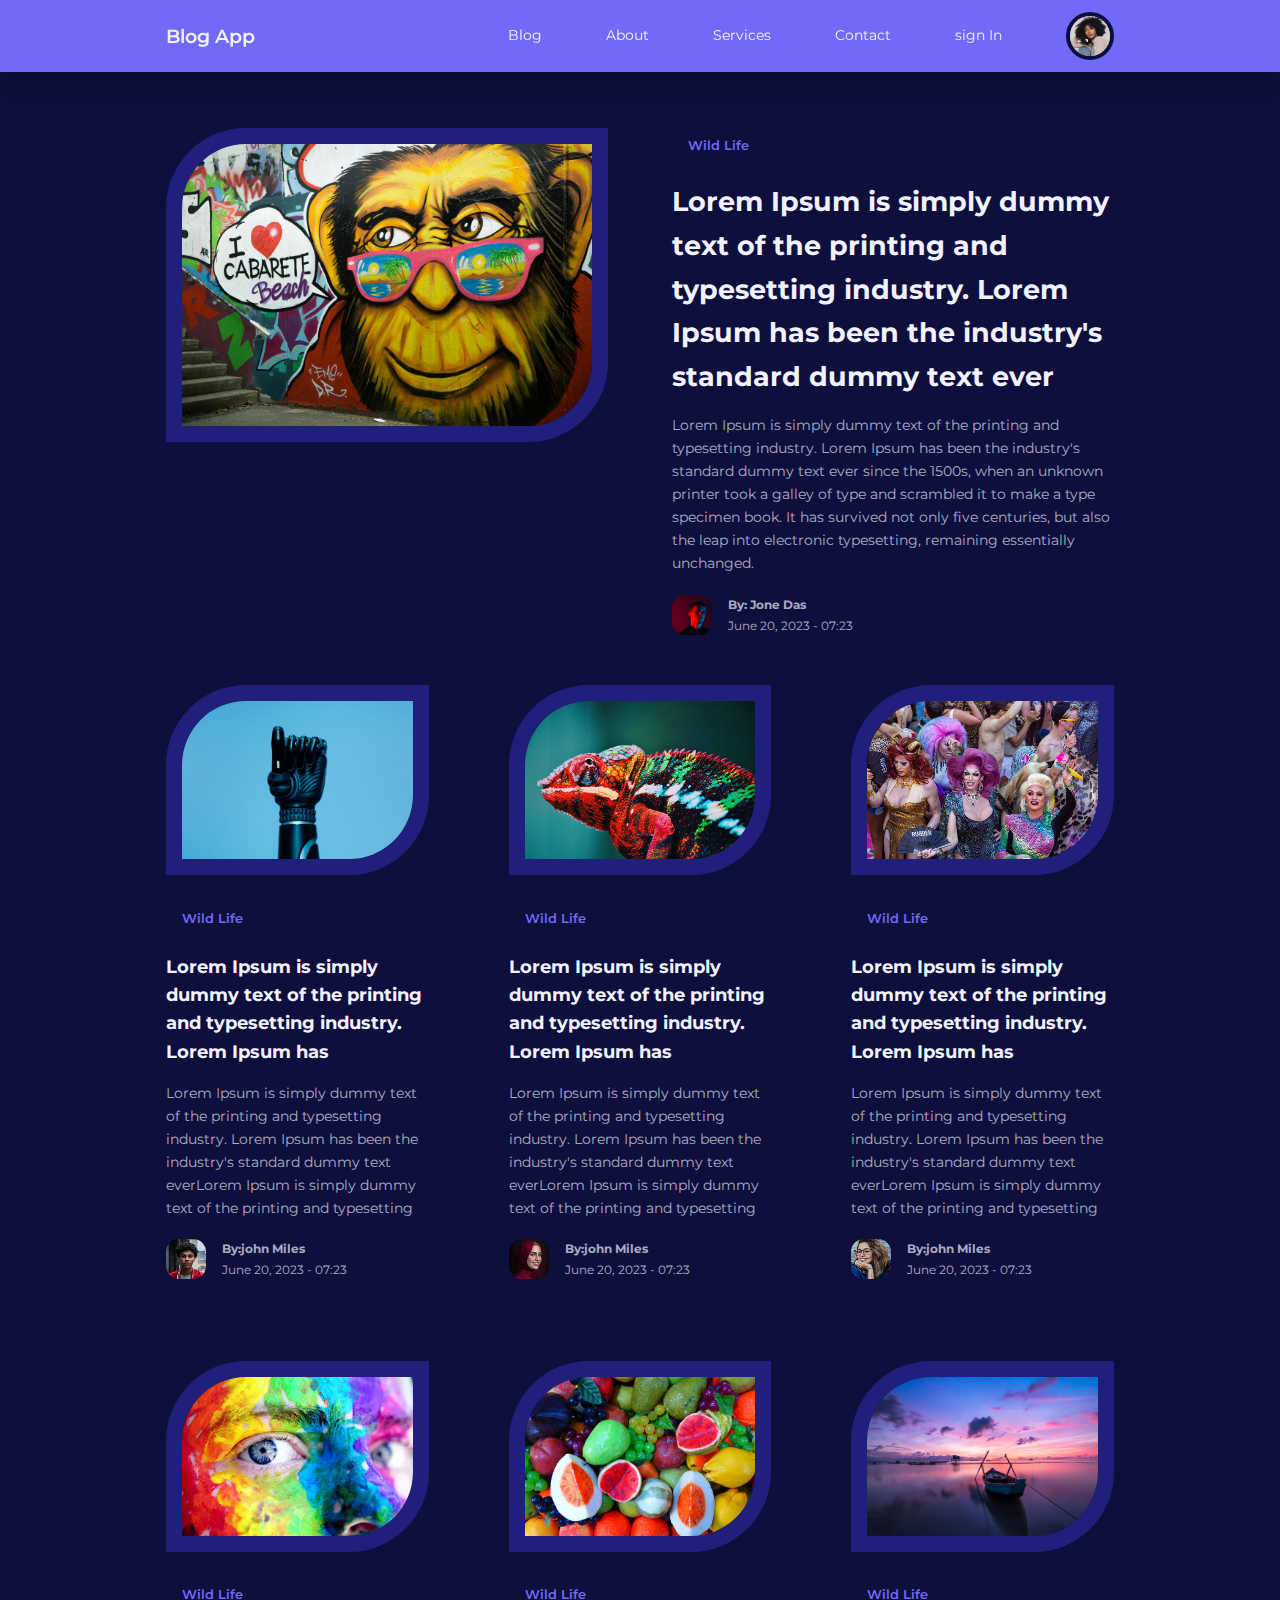
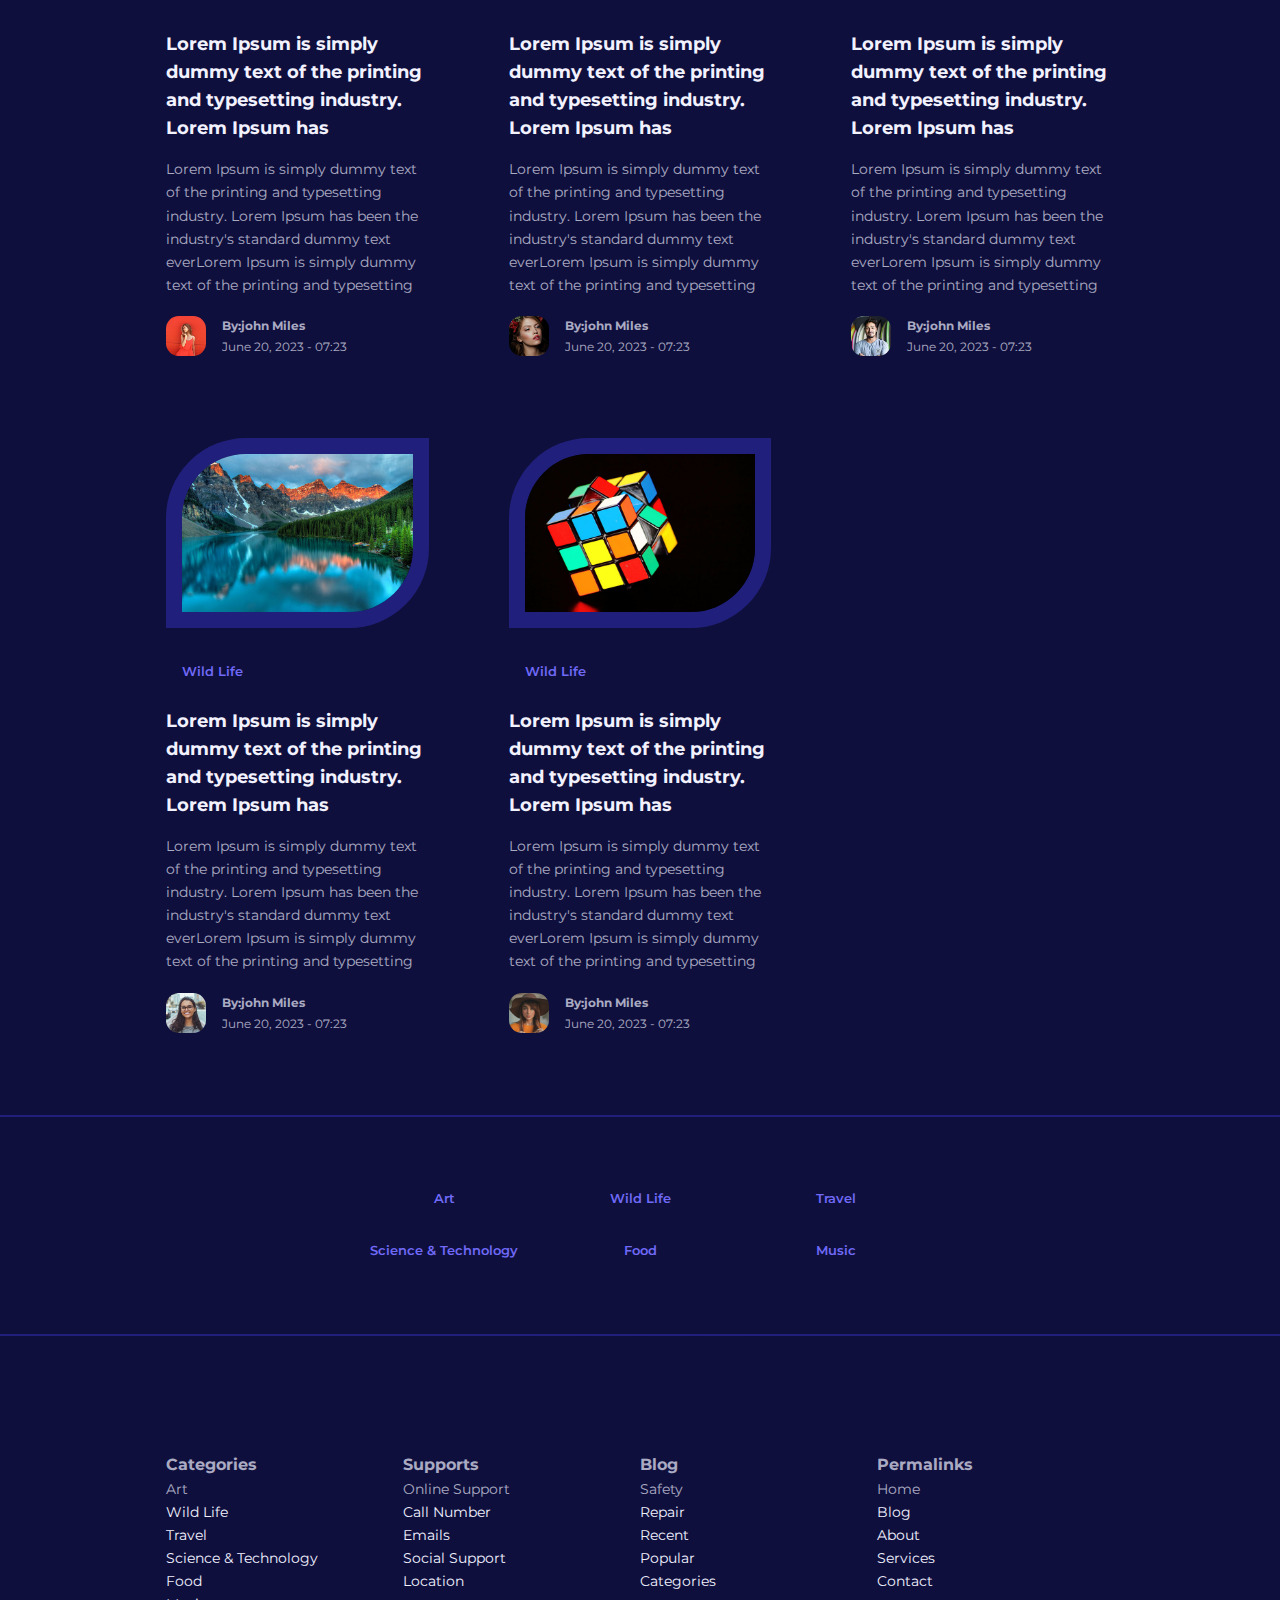
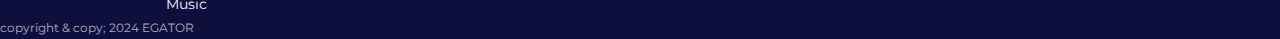
==== blogs_app/index.html @ 4366b98e "first commit" ====
<!DOCTYPE html>
<html lang="en">
  <head>
    <meta charset="UTF-8" />
    <meta name="viewport" content="width=device-width, initial-scale=1.0" />
    <title>Responsive Multipage Blog Website</title>
    <link rel="stylesheet" href="style.css" />
    <link
      rel="stylesheet"
      href="https://unicons.iconscout.com/release/v4.0.0/css/line.css"
    />
    <link rel="preconnect" href="https://fonts.googleapis.com" />
    <link rel="preconnect" href="https://fonts.gstatic.com" crossorigin />
    <link
      href="https://fonts.googleapis.com/css2?family=Montserrat:wght@100..900&family=Open+Sans:wght@300..800&display=swap"
      rel="stylesheet"
    />
  </head>
  <body>
    <!-- Start Navbar -->
    <nav>
      <div class="container nav__container">
        <a href="index.html" class="nav__logo">Blog App</a>
        <ul class="nav__items">
          <li><a href="blog.html">Blog</a></li>
          <li><a href="about.html">About</a></li>
          <li><a href="services.html">Services</a></li>
          <li><a href="contact.html">Contact</a></li>
          <li><a href="signin.html">sign In</a></li>
          <li class="nav__profile">
            <div class="avatar"><img src="./images/avatar1.jpg" /></div>
            <ul>
              <li><a href="dashboard.html">Dashboard</a></li>
              <li><a href="logout.html">Log Out</a></li>
            </ul>
          </li>
        </ul>
        <button id="open_nav-btn"><i class="uil uil-bars"></i></button>
        <button id="close_nav-btn"><i class="uil uil-times"></i></button>
      </div>
    </nav>
    <!-- End of Navbar -->

    <!-- Start Featured -->
    <section class="featured">
      <div class="container featured__container">
        <div class="post__thumbnail">
          <img src="./images/blog1.jpg" />
        </div>
        <div class="post__info">
          <a href="#" class="category__button">Wild Life</a>
          <h2 class="post__title">
            <a href="post.html">
              Lorem Ipsum is simply dummy text of the printing and typesetting
              industry. Lorem Ipsum has been the industry's standard dummy text
              ever
            </a>
          </h2>
          <p class="post__body">
            Lorem Ipsum is simply dummy text of the printing and typesetting
            industry. Lorem Ipsum has been the industry's standard dummy text
            ever since the 1500s, when an unknown printer took a galley of type
            and scrambled it to make a type specimen book. It has survived not
            only five centuries, but also the leap into electronic typesetting,
            remaining essentially unchanged.
          </p>
          <div class="post__author">
            <div class="post__author-avatar">
              <img src="images/avatar2.jpg" alt="Author Avatar" />
            </div>
            <div class="post__author-info">
              <h5>By: Jone Das</h5>
              <small>June 20, 2023 - 07:23</small>
            </div>
          </div>
        </div>
      </div>
    </section>
    <!-- End of Featured -->

    <!-- Start Post -->
    <section class="posts">
      <div class="container posts__container">
        <article class="post">
          <div class="post__thumbnail">
            <img src="./images/blog2.jpg" />
          </div>
          <div class="post__info">
            <a href="" class="category__button">Wild Life</a>
            <h3 class="post__title">
              <a href="post.html"
                >Lorem Ipsum is simply dummy text of the printing and
                typesetting industry. Lorem Ipsum has</a
              >
            </h3>
            <p class="post__body">Lorem Ipsum is simply dummy text of the printing and typesetting
              industry. Lorem Ipsum has been the industry's standard dummy text
              everLorem Ipsum is simply dummy text of the printing and typesetting
            </p>
            <div class="post__author">
              <div class="post__author-avatar">
                <img src="./images/avatar3.jpg">
              </div>
              <div class="post__author-info">
                <h5>By:john Miles</h5>
                <small>June 20, 2023 - 07:23</small>
              </div>
            </div>
          </div>
        </article>
        <article class="post">
          <div class="post__thumbnail">
            <img src="./images/blog3.jpg" />
          </div>
          <div class="post__info">
            <a href="" class="category__button">Wild Life</a>
            <h3 class="post__title">
              <a href="post.html"
                >Lorem Ipsum is simply dummy text of the printing and
                typesetting industry. Lorem Ipsum has</a
              >
            </h3>
            <p class="post__body">Lorem Ipsum is simply dummy text of the printing and typesetting
              industry. Lorem Ipsum has been the industry's standard dummy text
              everLorem Ipsum is simply dummy text of the printing and typesetting
            </p>
            <div class="post__author">
              <div class="post__author-avatar">
                <img src="./images/avatar4.jpg">
              </div>
              <div class="post__author-info">
                <h5>By:john Miles</h5>
                <small>June 20, 2023 - 07:23</small>
              </div>
            </div>
          </div>
        </article>
        <article class="post">
          <div class="post__thumbnail">
            <img src="./images/blog4.jpg" />
          </div>
          <div class="post__info">
            <a href="" class="category__button">Wild Life</a>
            <h3 class="post__title">
              <a href="post.html"
                >Lorem Ipsum is simply dummy text of the printing and
                typesetting industry. Lorem Ipsum has</a
              >
            </h3>
            <p class="post__body">Lorem Ipsum is simply dummy text of the printing and typesetting
              industry. Lorem Ipsum has been the industry's standard dummy text
              everLorem Ipsum is simply dummy text of the printing and typesetting
            </p>
            <div class="post__author">
              <div class="post__author-avatar">
                <img src="./images/avatar5.jpg">
              </div>
              <div class="post__author-info">
                <h5>By:john Miles</h5>
                <small>June 20, 2023 - 07:23</small>
              </div>
            </div>
          </div>
        </article>
        <article class="post">
          <div class="post__thumbnail">
            <img src="./images/blog5.jpg" />
          </div>
          <div class="post__info">
            <a href="" class="category__button">Wild Life</a>
            <h3 class="post__title">
              <a href="post.html"
                >Lorem Ipsum is simply dummy text of the printing and
                typesetting industry. Lorem Ipsum has</a
              >
            </h3>
            <p class="post__body">Lorem Ipsum is simply dummy text of the printing and typesetting
              industry. Lorem Ipsum has been the industry's standard dummy text
              everLorem Ipsum is simply dummy text of the printing and typesetting
            </p>
            <div class="post__author">
              <div class="post__author-avatar">
                <img src="./images/avatar6.jpg">
              </div>
              <div class="post__author-info">
                <h5>By:john Miles</h5>
                <small>June 20, 2023 - 07:23</small>
              </div>
            </div>
          </div>
        </article>
        <article class="post">
          <div class="post__thumbnail">
            <img src="./images/blog6.jpg" />
          </div>
          <div class="post__info">
            <a href="" class="category__button">Wild Life</a>
            <h3 class="post__title">
              <a href="post.html"
                >Lorem Ipsum is simply dummy text of the printing and
                typesetting industry. Lorem Ipsum has</a
              >
            </h3>
            <p class="post__body">Lorem Ipsum is simply dummy text of the printing and typesetting
              industry. Lorem Ipsum has been the industry's standard dummy text
              everLorem Ipsum is simply dummy text of the printing and typesetting
            </p>
            <div class="post__author">
              <div class="post__author-avatar">
                <img src="./images/avatar7.jpg">
              </div>
              <div class="post__author-info">
                <h5>By:john Miles</h5>
                <small>June 20, 2023 - 07:23</small>
              </div>
            </div>
          </div>
        </article>
        <article class="post">
          <div class="post__thumbnail">
            <img src="./images/blog7.jpg" />
          </div>
          <div class="post__info">
            <a href="" class="category__button">Wild Life</a>
            <h3 class="post__title">
              <a href="post.html"
                >Lorem Ipsum is simply dummy text of the printing and
                typesetting industry. Lorem Ipsum has</a
              >
            </h3>
            <p class="post__body">Lorem Ipsum is simply dummy text of the printing and typesetting
              industry. Lorem Ipsum has been the industry's standard dummy text
              everLorem Ipsum is simply dummy text of the printing and typesetting
            </p>
            <div class="post__author">
              <div class="post__author-avatar">
                <img src="./images/avatar8.jpg">
              </div>
              <div class="post__author-info">
                <h5>By:john Miles</h5>
                <small>June 20, 2023 - 07:23</small>
              </div>
            </div>
          </div>
        </article>
        <article class="post">
          <div class="post__thumbnail">
            <img src="./images/blog8.jpg" />
          </div>
          <div class="post__info">
            <a href="" class="category__button">Wild Life</a>
            <h3 class="post__title">
              <a href="post.html"
                >Lorem Ipsum is simply dummy text of the printing and
                typesetting industry. Lorem Ipsum has</a
              >
            </h3>
            <p class="post__body">Lorem Ipsum is simply dummy text of the printing and typesetting
              industry. Lorem Ipsum has been the industry's standard dummy text
              everLorem Ipsum is simply dummy text of the printing and typesetting
            </p>
            <div class="post__author">
              <div class="post__author-avatar">
                <img src="./images/avatar9.jpg">
              </div>
              <div class="post__author-info">
                <h5>By:john Miles</h5>
                <small>June 20, 2023 - 07:23</small>
              </div>
            </div>
          </div>
        </article>
        <article class="post">
          <div class="post__thumbnail">
            <img src="./images/blog9.jpg" />
          </div>
          <div class="post__info">
            <a href="" class="category__button">Wild Life</a>
            <h3 class="post__title">
              <a href="post.html"
                >Lorem Ipsum is simply dummy text of the printing and
                typesetting industry. Lorem Ipsum has</a
              >
            </h3>
            <p class="post__body">Lorem Ipsum is simply dummy text of the printing and typesetting
              industry. Lorem Ipsum has been the industry's standard dummy text
              everLorem Ipsum is simply dummy text of the printing and typesetting
            </p>
            <div class="post__author">
              <div class="post__author-avatar">
                <img src="./images/avatar10.jpg">
              </div>
              <div class="post__author-info">
                <h5>By:john Miles</h5>
                <small>June 20, 2023 - 07:23</small>
              </div>
            </div>
          </div>
        </article>
      </div>
    </section>
<!-- End of Featured -->

<!-- Start Category -->
<section class="category__buttons">
  <div class="container category__buttons-container">
    <a href="" class="category__button">Art</a>
    <a href="" class="category__button">Wild Life</a>
    <a href="" class="category__button">Travel</a>
    <a href="" class="category__button">Science & Technology</a>
    <a href="" class="category__button">Food</a>
    <a href="" class="category__button">Music</a>
 </div>
</section>
<!-- End of Category -->

<!-- Start Category -->
 <footer>
  <div class="footer__socials">
    <a href="https://www.youtube.com/egatortutorials" target="_blank"><i class="uil uil-youtube"></i></a>
    <a href="https://www.facebook.com/" target="_blank"><i class="uil uil-facebook"></i></a>
    <a href="https://www.instagram.com/" target="_blank"><i class="uil uil-instagram"></i></a>
    <a href="https://www.linkedin.com/" target="_blank"><i class="uil uil-linkedin"></i></a>
    <a href="https://www.twiter.com/" target="_blank"><i class="uil uil-twiter"></i></a>
  </div>
  <div class="container footer__container">
    <article>
      <h4>Categories</h4>
        <ul>
          <li><a href=""></a>Art</li>
          <li><a href="">Wild Life</a></li>
          <li><a href="">Travel</a></li>
          <li><a href="">Science & Technology</a></li>
          <li><a href="">Food</a></li>
          <li><a href="">Music</a></li>
        </ul>
    </article>
    <article>
      <h4>Supports</h4>
        <ul>
          <li><a href=""></a>Online Support</li>
          <li><a href="">Call Number</a></li>
          <li><a href="">Emails</a></li>
          <li><a href="">Social Support</a></li>
          <li><a href="">Location</a></li>
        </ul>
    </article>
    <article>
      <h4>Blog</h4>
        <ul>
          <li><a href=""></a>Safety</li>
          <li><a href="">Repair</a></li>
          <li><a href="">Recent</a></li>
          <li><a href="">Popular</a></li>
          <li><a href="">Categories</a></li>
        </ul>
    </article>
    <article>
      <h4>Permalinks</h4>
        <ul>
          <li><a href=""></a>Home</li>
          <li><a href="">Blog</a></li>
          <li><a href="">About</a></li>
          <li><a href="">Services</a></li>
          <li><a href="">Contact</a></li>
        </ul>
    </article>
  </div>
  <div class="footer__copyright">
    <small>copyright & copy; 2024 EGATOR</small>
  </div>
 </footer>
<!-- End of Category -->

  </body>
</html>
---- blogs_app/style.css ----
:root {
  --color-primary: #6f6af8;
  --color-primary-light:hsl(242,91%,69,18%); 
  --color-primary-variant: #5854c7; 
  --color-red: #da0f3f; 
  --color-red-light: hsl(346,87%,46%,15%); 
  --color-green: #00c476; 
  --color-green-light: hsl(156,100%,38%,15%); 
  --color-gray-900: #20207c; 
  --color-gray-700: #2d2b7c; 
  --color-gray-300: rgba(242, 242, 254,0.3); 
  --color-gray-200: rgba(241, 241, 255, 0.7);  
  --color-white: #f2f2fe; 
  --color-bg: #0f0f3e; 

  transition: all 300ms ease;

  --container-width-lg: 74%;
  --container-width-md: 88%;
  --font-width: 40%;

  --card-border-radius-1: 0.3rem;
  --card-border-radius-2: 0.5rem;
  --card-border-radius-3: 0.8rem;
  --card-border-radius-4: 2rem;
  --card-border-radius-5: 5rem;
}

*{
  margin: 0;
  padding: 0;
  outline: 0;
  border: 0;
  appearance: 0;
  list-style: none;
  text-decoration: none;
}

body {
  font-family: "Montserrat", sans-serif;
  line-height: 1.6;
  color: var(--color-gray-200);
  /* overflow: hidden; */
  background-color: var(--color-bg);
  font-size: 0.9rem;
}

.container{
  width: var(--container-width-lg);
  max-width: 1800px;
  margin-inline: auto;
}
section{
  margin-top: 3rem;
  width: 100vw;
}
h1 h2 h3 h4 h5{
  color: var(--color-white);
}
h1{
font-size: 3rem;
margin: 1rem 0;
}
h2{
  font-size: 1.7rem;
  margin: 1rem 0;
}
h3{
  font-size: 1.1rem;
  margin: 1rem 0;
}
h4{
  font-size: 1rem;
}
a{
  color: var(--color-white);
  transition: var(--transition);
}
img{
  display: block;
  width: 100%;
  object-fit: cover;
}

/* NavBar styling *********************************************/
nav{
  background: var(--color-primary);
  width: 100vw;
  height: 4.5rem;
  position: fixed;
  top: 0;
  z-index: 10;
  box-shadow: 0 1rem 1rem rgba(0, 0, 0, 0.2);
}
nav button{
  display: none;
}
.nav__container{
  height: 100%;
  display: flex;
  align-items: center;
  justify-content: space-between;
}
.avatar{
  width: 2.5rem;
  height: 2.5rem;
  border-radius: 50%;
  overflow: hidden;
  border: 0.3rem solid var(--color-bg);
}
.nav__logo{
  font-weight: 600;
  font-size: 1.2rem;
}
.nav__items{
  display: flex;
  align-items: center;
  gap: 4rem;
}
.nav__profile{
  position: relative;
  cursor: pointer;
}
.nav__profile ul {
position: absolute;
top: 125%;
right: 0;
display: flex;
flex-direction: column;
box-shadow: 0 3rem 3rem rgba(0, 0, 0, 0.4);
background: var(--color-gray-900);
visibility: hidden;
opacity: 0;
transition: var(--transition);
}
.nav__profile:hover > ul{
  visibility: visible;
  opacity: 1;
}
.nav__profile ul li a{
  padding: 1rem;
  background: var(--color-gray-900);
  display: block;
  width: 100%;
}
.nav__profile ul li:last-child a{
  background: var(--color-red);
  color: var(--color-bg);
}

/* category button *******************************************************/
.category__button{
 background: var(--color-primary-light);
 color: var(--color-primary);
 display: inline-block;
 padding: 0.5rem 1rem;
 border-radius: var(--card-border-radius-2);
 font-weight: 600;
 font-size: 0.8rem;
 text-align: center;
}
.category__button:hover{
 color: var(--color-white);
}

/* general post ******************************************************/
.post__thumbnail {
  border-radius: var(--card-border-radius-5) 0;
  border: 1rem solid var(--color-gray-900);
  overflow: hidden;
  margin-bottom: 1.6rem;
}

.post:hover.post__thumbnail img{
  filter:saturate(0);
  transition: filter 500ms ease;
}
.post__author {
  display: flex;
  gap: 1rem;
  margin-top: 1.2rem;
}
.post__author-avatar {
  width: 2.5rem;
  height: 2.5rem;
  border-radius: var(--card-border-radius-3);
  overflow: hidden;
}

/* Featured ***************************************************************/
.featured{
margin-top: 8rem;
}

.featured__container{
  display: grid;
  grid-template-columns: 1fr 1fr;
  gap: 4rem;
}
.featured .post__thumbnail {
 height: fit-content;
}

/* Post ***************************************************************/

.posts__container {
  display: grid;
  grid-template-columns: repeat(3, 1fr);
  gap: 5rem;
  margin-bottom: 5rem;
}

/* Category Buttons ***************************************************************/
.category__buttons{
  padding: 4rem 0;
  border-top: 2px solid var(--color-gray-900);
  border-bottom: 2px solid var(--color-gray-900);
}

.category__buttons-container {
  width: fit-content;
  display: grid;
  grid-template-columns: repeat(3, 1fr);
  gap: 1rem;
}

/* Category Buttons ***************************************************************/
.footer{
  background: var(--color-gray-900);
  padding: 5rem 0 0;
  box-shadow: inset 0 1.5rem grba(0, 0, 0, 0.2);
}
.footer__socials{
  margin-inline: auto;
  width: fit-content;
  margin-bottom: 5rem;
  display: flex;
  justify-content: space-between;
  align-items: center;
  gap: 1.2rem;
}
.footer__socials a{
  background-color: var(--color-bg);
  border-radius: 50%;
  width: 2.3rem;
  height: 2.3rem;
  display: flex;
  align-items: center;
  justify-content: center;
}
.footer__socials a:hover{
 background-color: var(--color-white);
 color: var(--color-bg);
}
.footer__container{
  display: grid;
  grid-template-columns: repeat(4, 1fr);
}
.footer h4 {
  color: var(--color-white);
  margin-bottom: 0.6rem;
}
.footer ul li {
  padding: 0.4rem 0;
}
.footer ul a {
  opacity: 0.75;
}
.footer ul a:hover{
  letter-spacing: 0.2rem;
  opacity: 1;
}
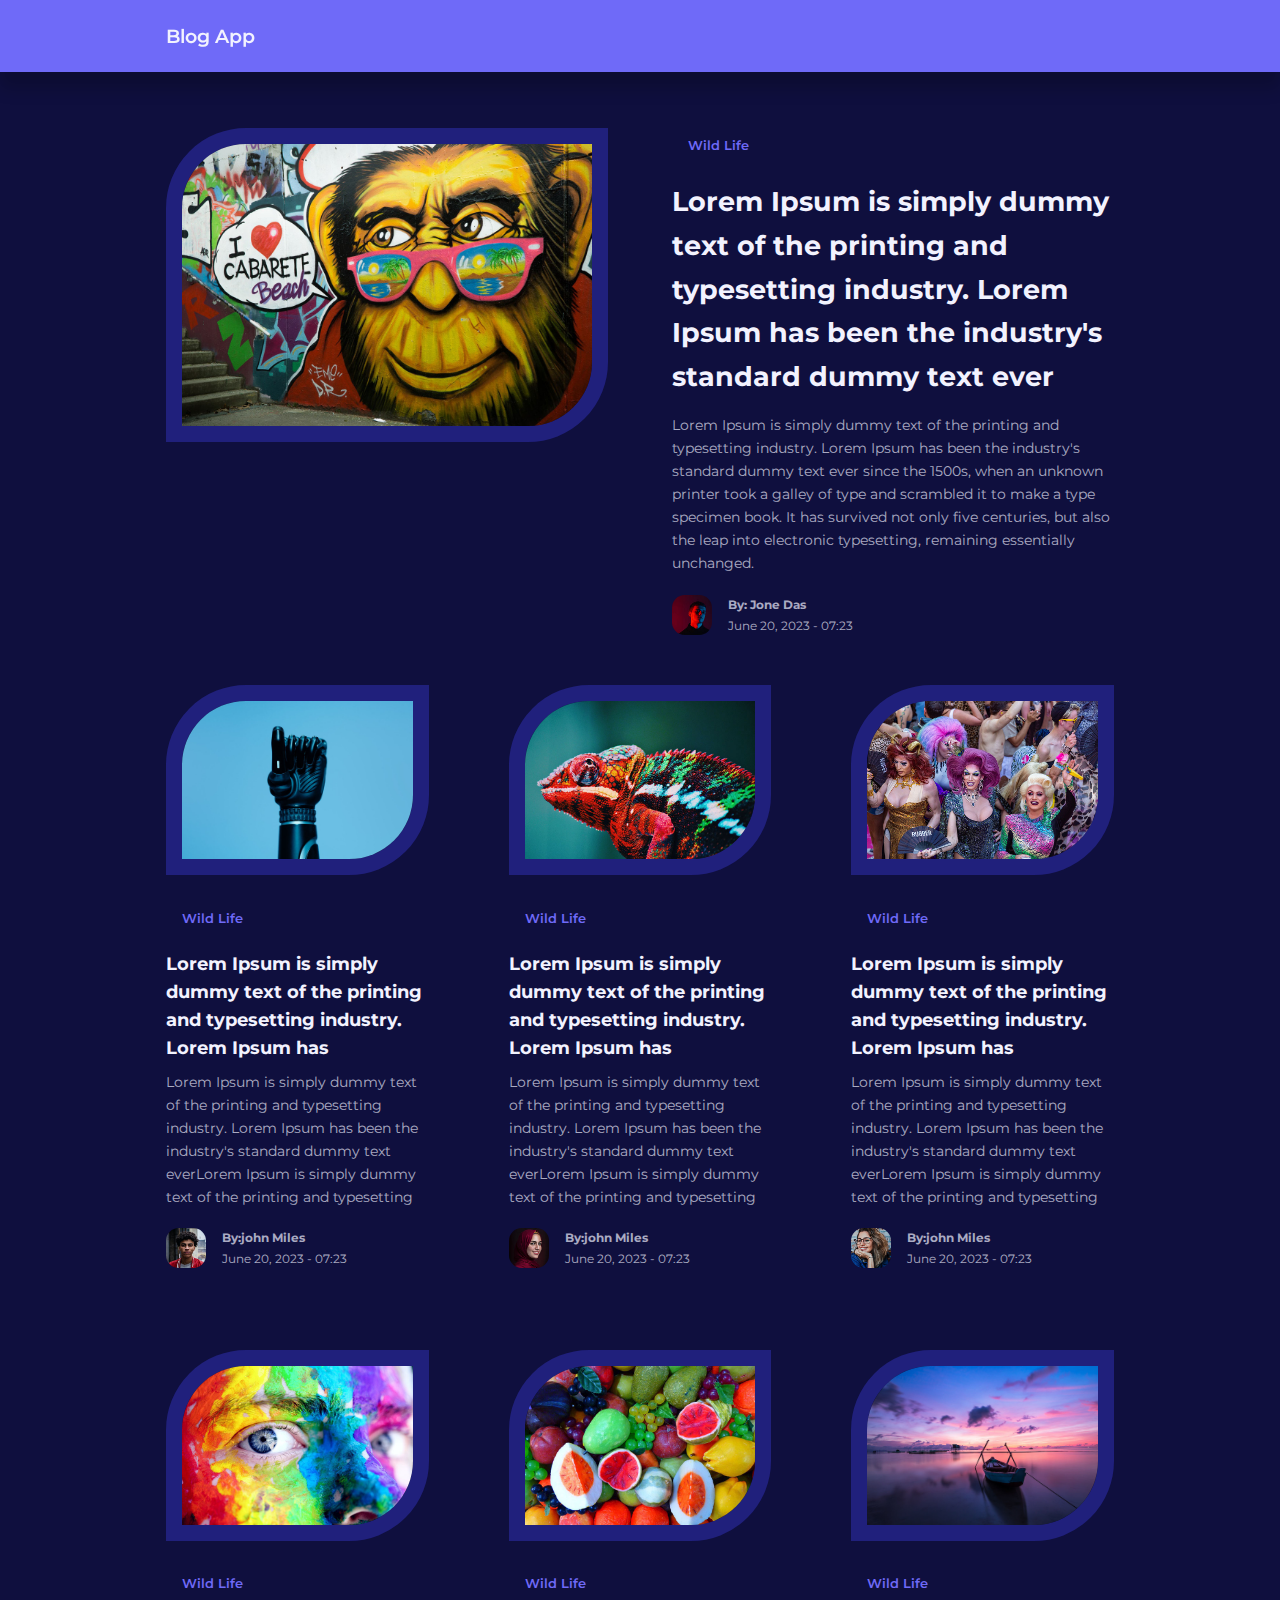
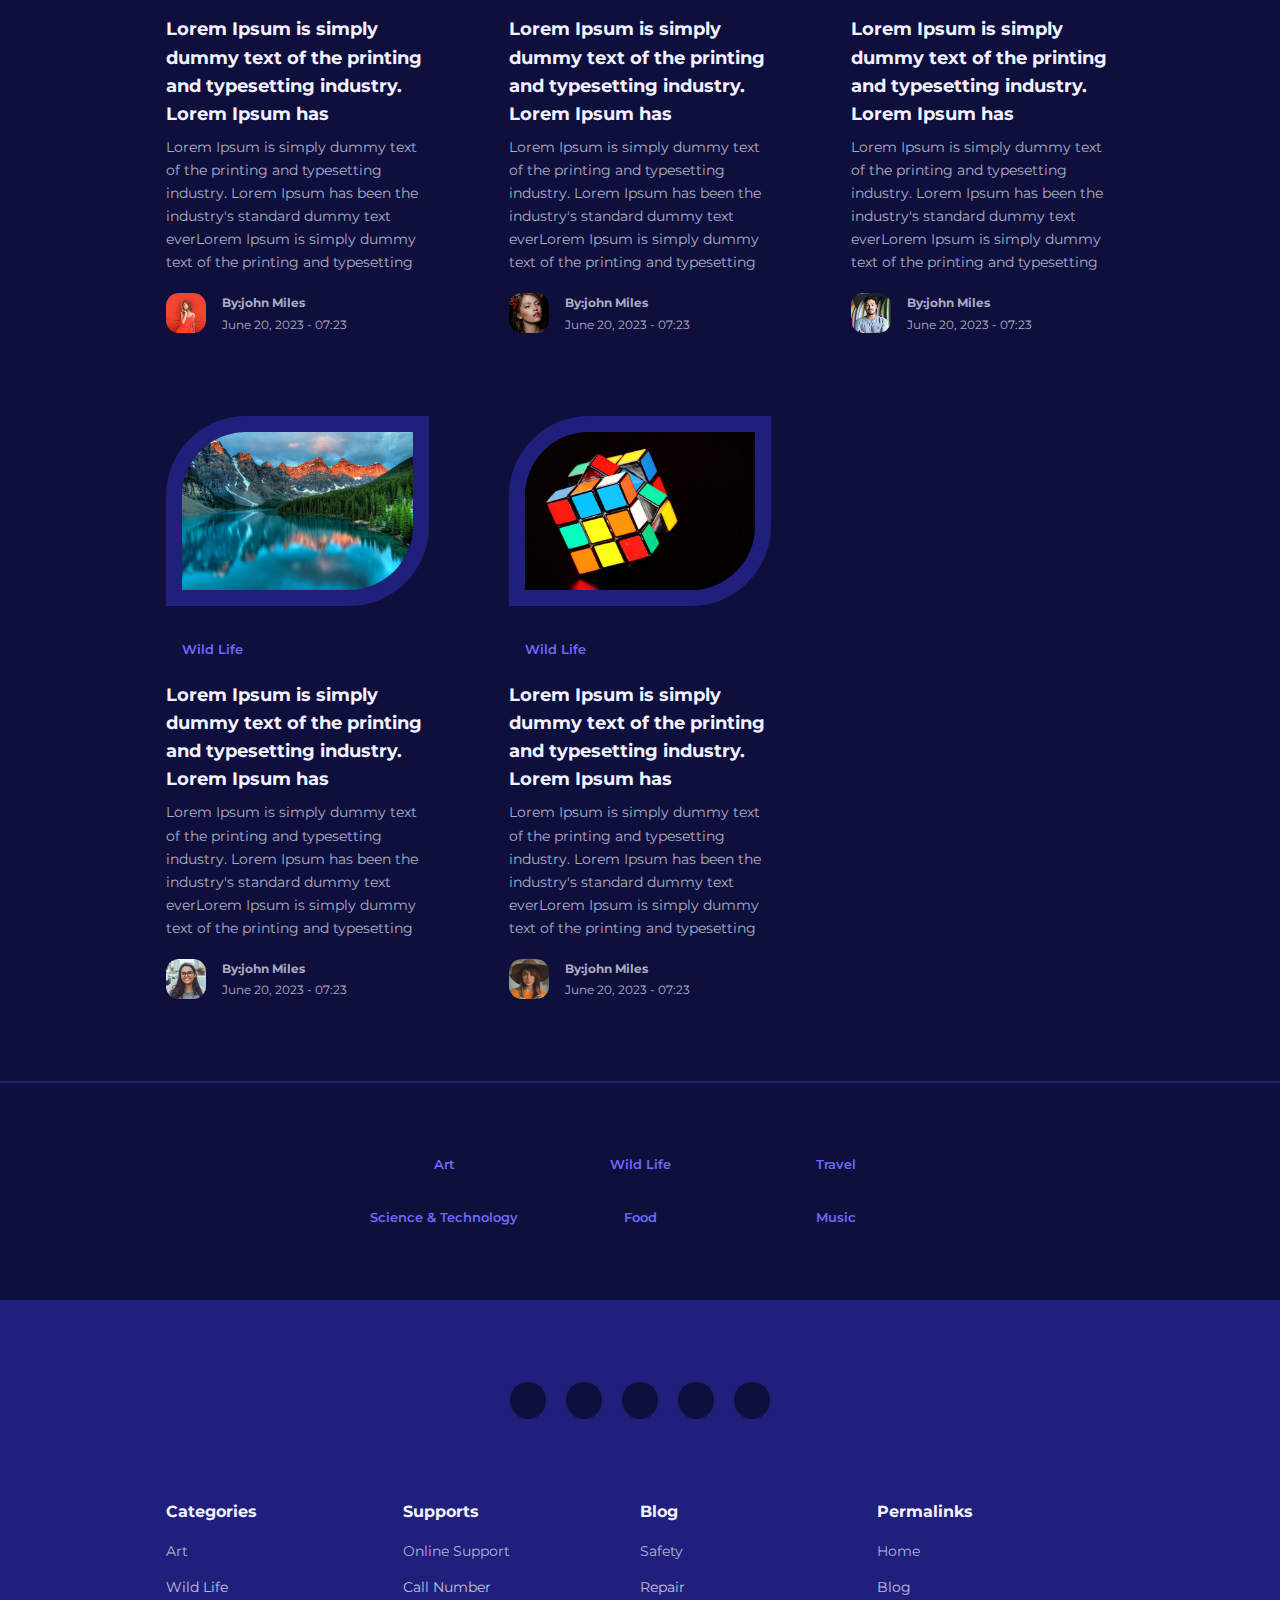
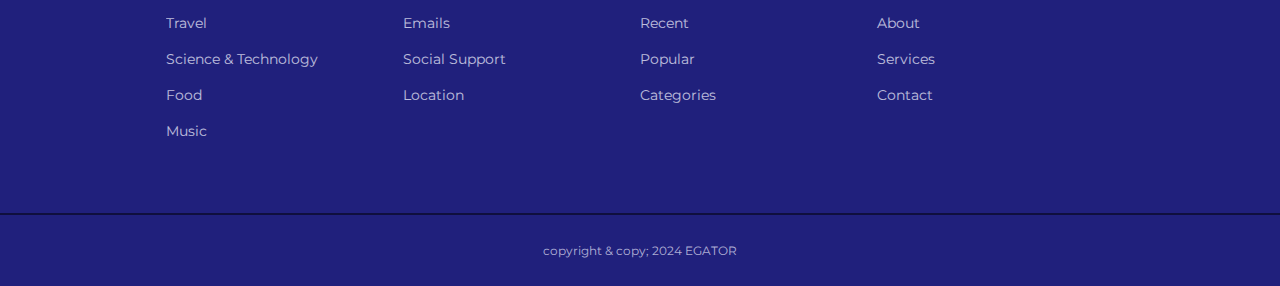
==== commit 42ed2212: "update" ====
--- a/blogs_app/index.html
+++ b/blogs_app/index.html
@@ -35,8 +35,8 @@
             </ul>
           </li>
         </ul>
-        <button id="open_nav-btn"><i class="uil uil-bars"></i></button>
-        <button id="close_nav-btn"><i class="uil uil-times"></i></button>
+        <button id="open__nav-btn"><i class="uil uil-bars"></i></button>
+        <button id="close__nav-btn"><i class="uil uil-times"></i></button>
       </div>
     </nav>
     <!-- End of Navbar -->
@@ -315,7 +315,7 @@
 <!-- End of Category -->
 
 <!-- Start Category -->
- <footer>
+ <footer class="footer">
   <div class="footer__socials">
     <a href="https://www.youtube.com/egatortutorials" target="_blank"><i class="uil uil-youtube"></i></a>
     <a href="https://www.facebook.com/" target="_blank"><i class="uil uil-facebook"></i></a>
@@ -371,6 +371,6 @@
   </div>
  </footer>
 <!-- End of Category -->
-
+<script src="main.js"></script>
   </body>
 </html>
--- a/blogs_app/style.css
+++ b/blogs_app/style.css
@@ -67,7 +67,7 @@
 }
 h3{
   font-size: 1.1rem;
-  margin: 1rem 0;
+  margin: 0.8rem 0 0.5rem;
 }
 h4{
   font-size: 1rem;
@@ -270,21 +270,156 @@
   letter-spacing: 0.2rem;
   opacity: 1;
 }
-
-
-
-
-
-
-
-
-
-
-
-
-
-
-
-
-
-
+.footer__copyright{
+  text-align: center;
+  padding: 1.5rem 0;
+  border-top: 2px solid var(--color-bg);
+  margin-top: 4rem;
+}
+
+/* Media Query (Medium Device) *********************************************/
+@media screen and (max-width:1024){
+  /* ********************** General ******************************* */
+  .container{
+    width: var(--container-width-md);
+  }
+
+  h2{
+    font-size: 1.6rem;
+  }
+  h3{
+    font-size: 1.2rem;
+  }
+  h3{
+    font-size: 0.8rem;
+  }
+
+}
+  /* ********************** General ******************************* */
+nav button{
+  display: inline-block;
+  font-size: 1.5rem;
+  background: transparent;
+  color: var(--color-white);
+  cursor: pointer;
+}
+nav button#close_nav-btn{
+  display: none;
+}
+.nav__container{
+  position: relative;
+}
+.nav__items{
+  position: absolute;
+  flex-direction: column;
+  top: 100%;
+  right: 0rem;
+  width: 12rem;
+  align-items:flex-start;
+  justify-content: center;
+  gap: 0;
+  display: none;
+}
+.nav__items li{
+  width: 100%;
+  height: 4.5rem;
+  display: flex;
+  align-items: center;
+  box-shadow: -2rem 3rem 7rem rgba(0, 0, 0, 0.7);
+  background: var(--color-gray-900);
+  border-top: 1px solid var(--color-bg);
+  animation: animateDropdown 1s 0s ease forwards;
+  opacity: 0;
+  transform-origin: top;
+}
+.nav__items li:nth-child(2){
+animation-delay: 200ms;
+}
+
+@keyframes animateDropdown{
+  0%{
+  transform: rotateX(90deg);
+}
+100%{
+  transform: rotateX(0deg);
+  opacity: 1;
+}
+}
+.nav__items li a{
+  border: 0;
+  width: 100%;
+  height: 100%;
+  background: var(--color-gray-900);
+  padding: 0 2rem;
+  display: flex;
+  align-items: center;
+}
+.nav__profile{
+  background: var(--color-gray-900);
+}
+.nav__profile ul{
+  top: 100%;
+  width: 100%;
+}
+.nav__profile .avatar{
+ margin-left: 2rem;
+ border: 0;
+}
+
+
+
+
+
+
+
+
+
+
+
+
+
+
+
+
+
+
+
+
+
+
+
+
+
+
+
+
+
+
+
+
+
+
+
+
+
+
+
+
+
+
+
+
+
+
+
+
+
+
+
+
+
+
+
+
+
+
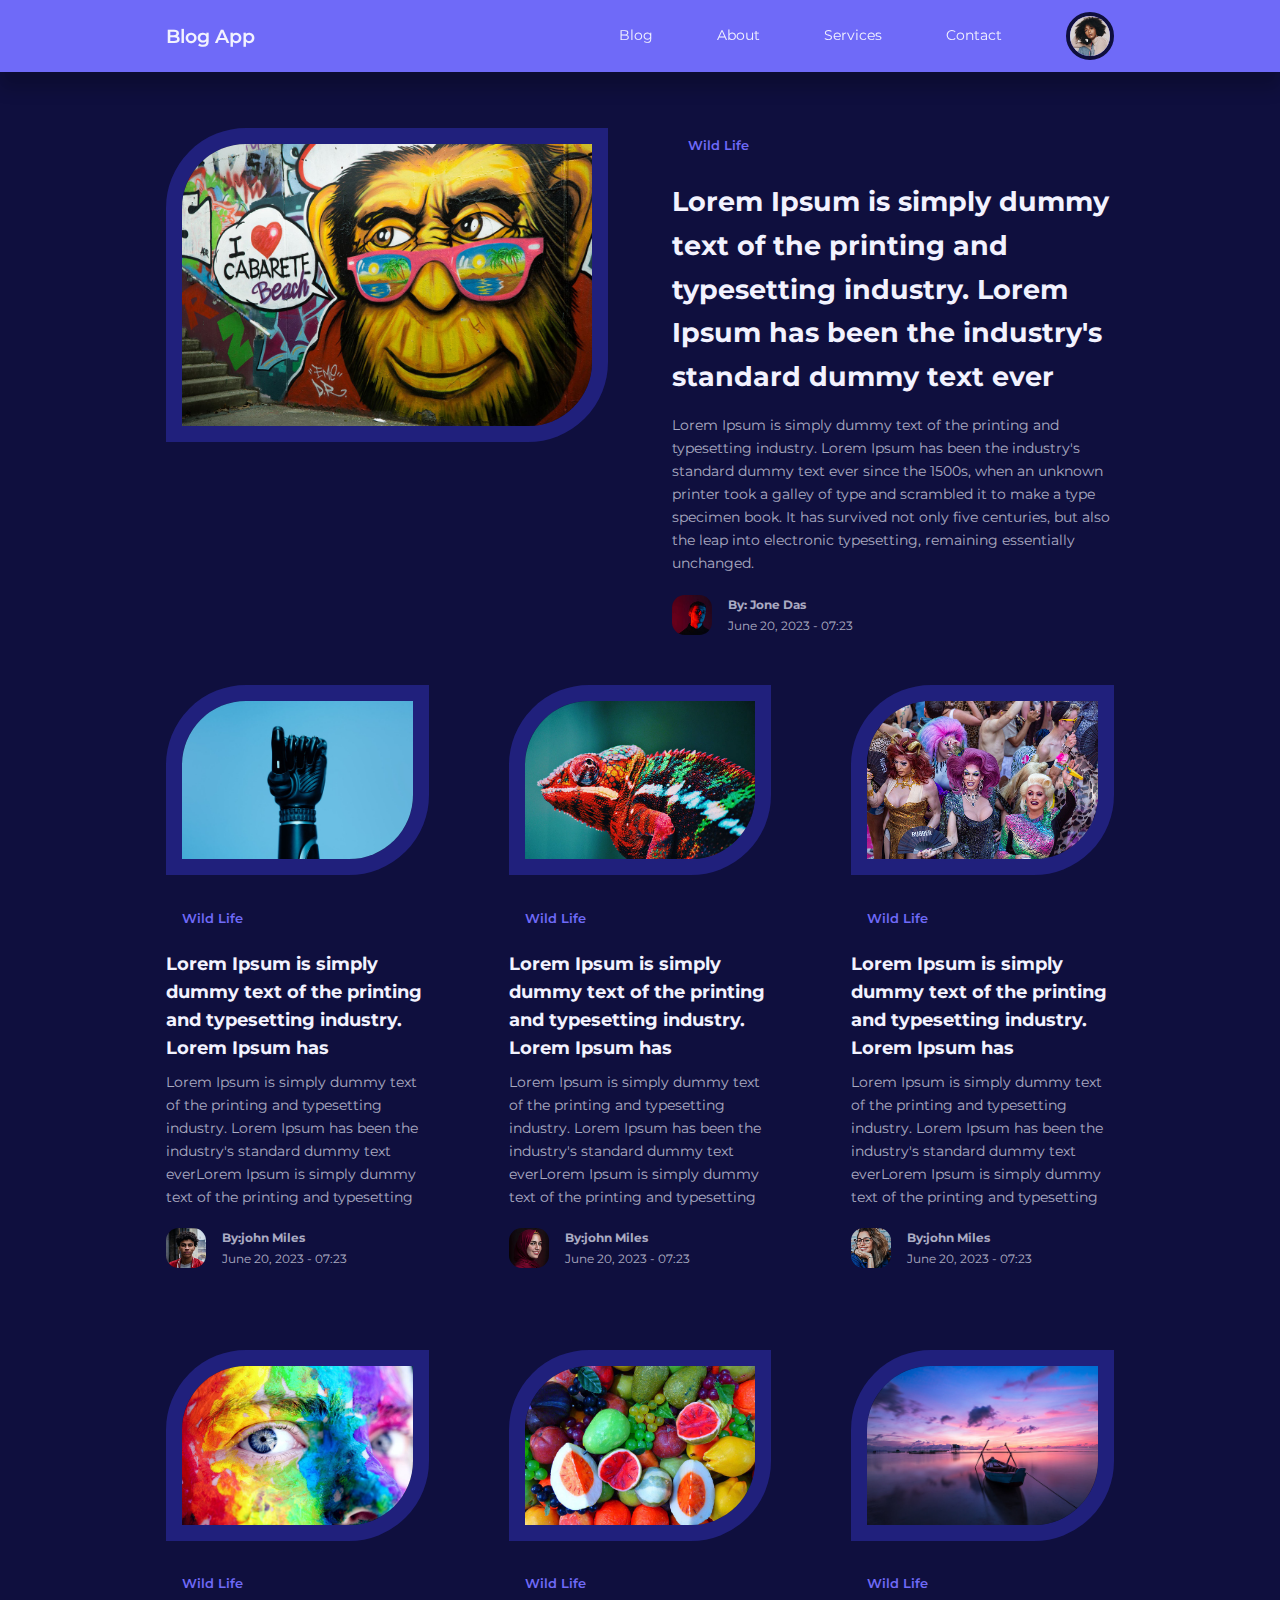
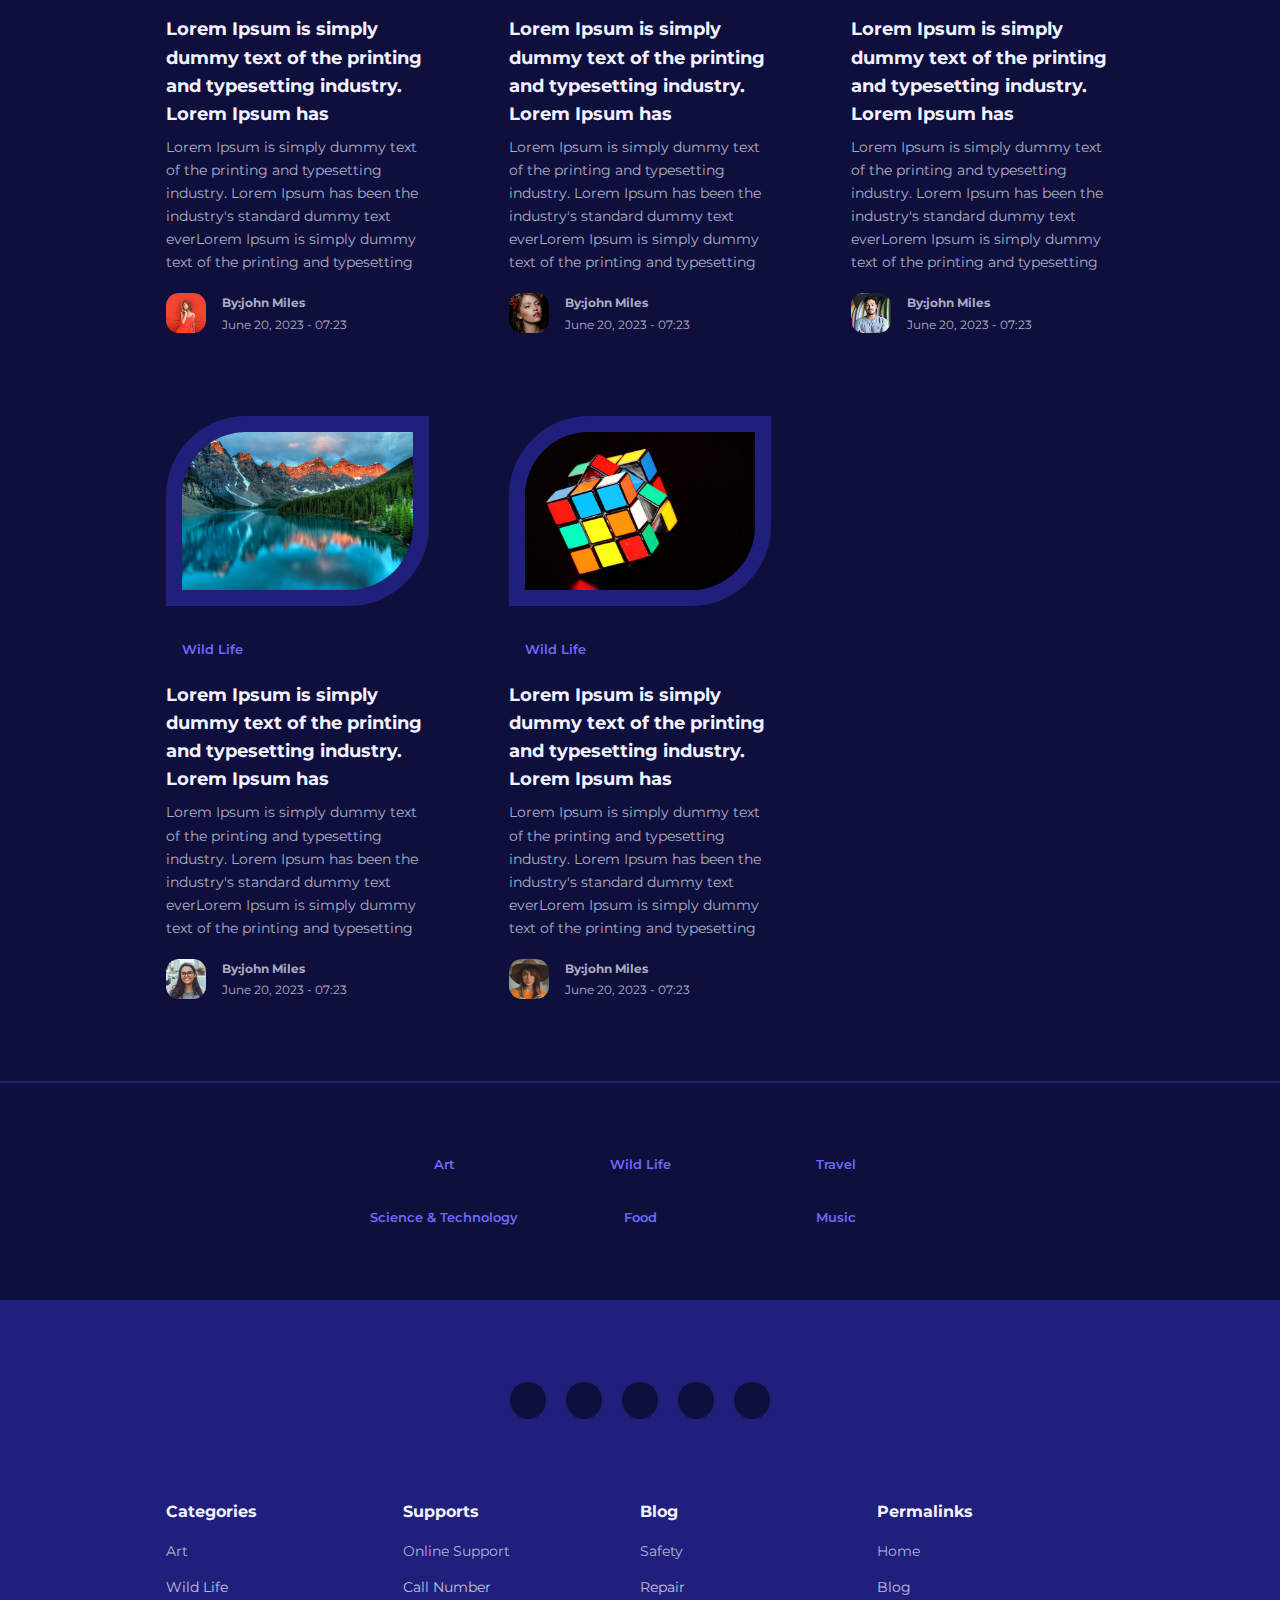
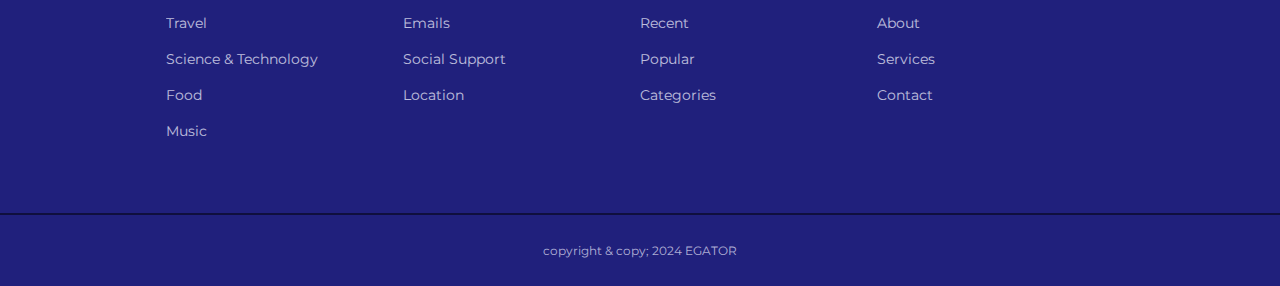
==== commit 901ac604: "update" ====
--- a/blogs_app/index.html
+++ b/blogs_app/index.html
@@ -26,7 +26,7 @@
           <li><a href="about.html">About</a></li>
           <li><a href="services.html">Services</a></li>
           <li><a href="contact.html">Contact</a></li>
-          <li><a href="signin.html">sign In</a></li>
+          <!-- <li><a href="signin.html">sign In</a></li> -->
           <li class="nav__profile">
             <div class="avatar"><img src="./images/avatar1.jpg" /></div>
             <ul>
--- a/blogs_app/style.css
+++ b/blogs_app/style.css
@@ -1,17 +1,17 @@
 :root {
   --color-primary: #6f6af8;
-  --color-primary-light:hsl(242,91%,69,18%); 
-  --color-primary-variant: #5854c7; 
-  --color-red: #da0f3f; 
-  --color-red-light: hsl(346,87%,46%,15%); 
-  --color-green: #00c476; 
-  --color-green-light: hsl(156,100%,38%,15%); 
-  --color-gray-900: #20207c; 
-  --color-gray-700: #2d2b7c; 
-  --color-gray-300: rgba(242, 242, 254,0.3); 
-  --color-gray-200: rgba(241, 241, 255, 0.7);  
-  --color-white: #f2f2fe; 
-  --color-bg: #0f0f3e; 
+  --color-primary-light: hsl(242, 91%, 69, 18%);
+  --color-primary-variant: #5854c7;
+  --color-red: #da0f3f;
+  --color-red-light: hsl(346, 87%, 46%, 15%);
+  --color-green: #00c476;
+  --color-green-light: hsl(156, 100%, 38%, 15%);
+  --color-gray-900: #20207c;
+  --color-gray-700: #2d2b7c;
+  --color-gray-300: rgba(242, 242, 254, 0.3);
+  --color-gray-200: rgba(241, 241, 255, 0.7);
+  --color-white: #f2f2fe;
+  --color-bg: #0f0f3e;
 
   transition: all 300ms ease;
 
@@ -26,7 +26,7 @@
   --card-border-radius-5: 5rem;
 }
 
-*{
+* {
   margin: 0;
   padding: 0;
   outline: 0;
@@ -45,45 +45,45 @@
   font-size: 0.9rem;
 }
 
-.container{
+.container {
   width: var(--container-width-lg);
   max-width: 1800px;
   margin-inline: auto;
 }
-section{
+section {
   margin-top: 3rem;
   width: 100vw;
 }
-h1 h2 h3 h4 h5{
+h1 h2 h3 h4 h5 {
   color: var(--color-white);
 }
-h1{
-font-size: 3rem;
-margin: 1rem 0;
-}
-h2{
+h1 {
+  font-size: 3rem;
+  margin: 1rem 0;
+}
+h2 {
   font-size: 1.7rem;
   margin: 1rem 0;
 }
-h3{
+h3 {
   font-size: 1.1rem;
   margin: 0.8rem 0 0.5rem;
 }
-h4{
+h4 {
   font-size: 1rem;
 }
-a{
+a {
   color: var(--color-white);
   transition: var(--transition);
 }
-img{
+img {
   display: block;
   width: 100%;
   object-fit: cover;
 }
 
 /* NavBar styling *********************************************/
-nav{
+nav {
   background: var(--color-primary);
   width: 100vw;
   height: 4.5rem;
@@ -92,75 +92,75 @@
   z-index: 10;
   box-shadow: 0 1rem 1rem rgba(0, 0, 0, 0.2);
 }
-nav button{
+nav button {
   display: none;
 }
-.nav__container{
+.nav__container {
   height: 100%;
   display: flex;
   align-items: center;
   justify-content: space-between;
 }
-.avatar{
+.avatar {
   width: 2.5rem;
   height: 2.5rem;
   border-radius: 50%;
   overflow: hidden;
   border: 0.3rem solid var(--color-bg);
 }
-.nav__logo{
+.nav__logo {
   font-weight: 600;
   font-size: 1.2rem;
 }
-.nav__items{
+.nav__items {
   display: flex;
   align-items: center;
   gap: 4rem;
 }
-.nav__profile{
+.nav__profile {
   position: relative;
   cursor: pointer;
 }
 .nav__profile ul {
-position: absolute;
-top: 125%;
-right: 0;
-display: flex;
-flex-direction: column;
-box-shadow: 0 3rem 3rem rgba(0, 0, 0, 0.4);
-background: var(--color-gray-900);
-visibility: hidden;
-opacity: 0;
-transition: var(--transition);
-}
-.nav__profile:hover > ul{
+  position: absolute;
+  top: 125%;
+  right: 0;
+  display: flex;
+  flex-direction: column;
+  box-shadow: 0 3rem 3rem rgba(0, 0, 0, 0.4);
+  background: var(--color-gray-900);
+  visibility: hidden;
+  opacity: 0;
+  transition: var(--transition);
+}
+.nav__profile:hover > ul {
   visibility: visible;
   opacity: 1;
 }
-.nav__profile ul li a{
+.nav__profile ul li a {
   padding: 1rem;
   background: var(--color-gray-900);
   display: block;
   width: 100%;
 }
-.nav__profile ul li:last-child a{
+.nav__profile ul li:last-child a {
   background: var(--color-red);
   color: var(--color-bg);
 }
 
 /* category button *******************************************************/
-.category__button{
- background: var(--color-primary-light);
- color: var(--color-primary);
- display: inline-block;
- padding: 0.5rem 1rem;
- border-radius: var(--card-border-radius-2);
- font-weight: 600;
- font-size: 0.8rem;
- text-align: center;
-}
-.category__button:hover{
- color: var(--color-white);
+.category__button {
+  background: var(--color-primary-light);
+  color: var(--color-primary);
+  display: inline-block;
+  padding: 0.5rem 1rem;
+  border-radius: var(--card-border-radius-2);
+  font-weight: 600;
+  font-size: 0.8rem;
+  text-align: center;
+}
+.category__button:hover {
+  color: var(--color-white);
 }
 
 /* general post ******************************************************/
@@ -171,8 +171,8 @@
   margin-bottom: 1.6rem;
 }
 
-.post:hover.post__thumbnail img{
-  filter:saturate(0);
+.post:hover.post__thumbnail img {
+  filter: saturate(0);
   transition: filter 500ms ease;
 }
 .post__author {
@@ -188,17 +188,17 @@
 }
 
 /* Featured ***************************************************************/
-.featured{
-margin-top: 8rem;
-}
-
-.featured__container{
+.featured {
+  margin-top: 8rem;
+}
+
+.featured__container {
   display: grid;
   grid-template-columns: 1fr 1fr;
   gap: 4rem;
 }
 .featured .post__thumbnail {
- height: fit-content;
+  height: fit-content;
 }
 
 /* Post ***************************************************************/
@@ -211,7 +211,7 @@
 }
 
 /* Category Buttons ***************************************************************/
-.category__buttons{
+.category__buttons {
   padding: 4rem 0;
   border-top: 2px solid var(--color-gray-900);
   border-bottom: 2px solid var(--color-gray-900);
@@ -225,12 +225,12 @@
 }
 
 /* Category Buttons ***************************************************************/
-.footer{
+.footer {
   background: var(--color-gray-900);
   padding: 5rem 0 0;
   box-shadow: inset 0 1.5rem grba(0, 0, 0, 0.2);
 }
-.footer__socials{
+.footer__socials {
   margin-inline: auto;
   width: fit-content;
   margin-bottom: 5rem;
@@ -239,7 +239,7 @@
   align-items: center;
   gap: 1.2rem;
 }
-.footer__socials a{
+.footer__socials a {
   background-color: var(--color-bg);
   border-radius: 50%;
   width: 2.3rem;
@@ -248,11 +248,11 @@
   align-items: center;
   justify-content: center;
 }
-.footer__socials a:hover{
- background-color: var(--color-white);
- color: var(--color-bg);
-}
-.footer__container{
+.footer__socials a:hover {
+  background-color: var(--color-white);
+  color: var(--color-bg);
+}
+.footer__container {
   display: grid;
   grid-template-columns: repeat(4, 1fr);
 }
@@ -266,61 +266,121 @@
 .footer ul a {
   opacity: 0.75;
 }
-.footer ul a:hover{
+.footer ul a:hover {
   letter-spacing: 0.2rem;
   opacity: 1;
 }
-.footer__copyright{
+.footer__copyright {
   text-align: center;
   padding: 1.5rem 0;
   border-top: 2px solid var(--color-bg);
   margin-top: 4rem;
 }
 
+/* serch bar style *********************************************/
+.search__bar {
+ margin-top: 7rem;
+}
+.search__bar-container {
+  position: relative;
+  width: 30rem;
+  background: var(--color-gray-900);
+  display: flex;
+  align-items: center;
+  justify-content: space-between;
+  overflow: hidden;
+  padding: 0.6rem 1rem;
+  border-radius: var(--card-border-radius-2);
+  color: var(--color-gray-300);
+}
+.search__bar-container > div{
+  width: 100%;
+  display: flex;
+  align-items: center;
+}
+.search__bar input{
+  background: transparent;
+  margin-left: 0.7rem;
+  padding: 0.5rem 0;
+  width: 100%;
+}
+.search__bar-input::placeholder{
+  color: var(--color-gray-300);
+}
+
+/* button *********************************************/
+
+.btn{
+  display: inline-block;
+  width: fit-content;
+  padding: 0.6rem 1.2rem;
+  background: var(--color-primary);
+  border-radius: var(--card-border-radius-2);
+  cursor: pointer;
+  transition: var(--transition);
+  color: var(--color-white);
+}
+
+/* single post *********************************************/
+.singlepost{
+  margin: 6rem 0 2rem;
+}
+.singlepost__container{
+  width: var(--font-width);
+  background: var(--color-gray-900);
+  padding: 1rem 2rem 3rem;
+}
+.singlepost__thumbnail{
+ margin: 1.5rem 0 1rem;
+}
+.singlepost__container p{
+  margin-top: 1rem;
+  line-height: 1.7;
+}
+
 /* Media Query (Medium Device) *********************************************/
-@media screen and (max-width:1024){
+@media screen and (max-width: 1024) {
   /* ********************** General ******************************* */
-  .container{
+  .container {
     width: var(--container-width-md);
   }
 
-  h2{
+  h2 {
     font-size: 1.6rem;
   }
-  h3{
+  h3 {
     font-size: 1.2rem;
   }
-  h3{
+  h3 {
     font-size: 0.8rem;
   }
 
-}
-  /* ********************** General ******************************* */
-nav button{
+/* ********************** General ******************************* */
+nav button {
   display: inline-block;
   font-size: 1.5rem;
   background: transparent;
   color: var(--color-white);
   cursor: pointer;
 }
-nav button#close_nav-btn{
+nav button#close_nav-btn {
   display: none;
 }
-.nav__container{
+.nav__container {
   position: relative;
 }
-.nav__items{
+.nav__items {
   position: absolute;
   flex-direction: column;
   top: 100%;
   right: 0rem;
   width: 12rem;
-  align-items:flex-start;
+  align-items: flex-start;
   justify-content: center;
   gap: 0;
   display: none;
 }
-.nav__items li{
+.nav__items li {
   width: 100%;
   height: 4.5rem;
   display: flex;
@@ -332,20 +392,29 @@
   opacity: 0;
   transform-origin: top;
 }
-.nav__items li:nth-child(2){
-animation-delay: 200ms;
-}
-
-@keyframes animateDropdown{
-  0%{
-  transform: rotateX(90deg);
-}
-100%{
-  transform: rotateX(0deg);
-  opacity: 1;
-}
-}
-.nav__items li a{
+.nav__items li:nth-child(2) {
+  animation-delay: 200ms;
+}
+.nav__items li:nth-child(3) {
+  animation-delay: 400ms;
+}
+.nav__items li:nth-child(4) {
+  animation-delay: 600ms;
+}
+.nav__items li:nth-child(5) {
+  animation-delay: 800ms;
+}
+
+@keyframes animateDropdown {
+  0% {
+    transform: rotateX(90deg);
+  }
+  100% {
+    transform: rotateX(0deg);
+    opacity: 1;
+  }
+}
+.nav__items li a {
   border: 0;
   width: 100%;
   height: 100%;
@@ -354,72 +423,82 @@
   display: flex;
   align-items: center;
 }
-.nav__profile{
-  background: var(--color-gray-900);
-}
-.nav__profile ul{
+.nav__profile {
+  background: var(--color-gray-900);
+}
+.nav__profile ul {
   top: 100%;
   width: 100%;
 }
-.nav__profile .avatar{
- margin-left: 2rem;
- border: 0;
-}
-
-
-
-
-
-
-
-
-
-
-
-
-
-
-
-
-
-
-
-
-
-
-
-
-
-
-
-
-
-
-
-
-
-
-
-
-
-
-
-
-
-
-
-
-
-
-
-
-
-
-
-
-
-
-
-
-
-
+.nav__profile .avatar {
+  margin-left: 2rem;
+  border: 0;
+}
+.featured__container{
+  gap: 3rem;
+}
+.posts__container{
+  grid-template-columns: 1fr 1fr;
+  gap: 3rem;
+}
+.footer__container{
+  grid-template-columns: 1fr 1fr;
+  gap: 3rem;
+}
+}
+/* Media Query (Small Device) *********************************************/
+@media screen and (max-width: 600px) {
+  /* ********************** General ******************************* */
+  .section {
+    margin-top: 2rem;
+  }
+
+  h1 {
+    font-size: 2rem;
+  }
+  .featured{
+    margin-top: 6rem;
+  }
+ .featured__container{
+  grid-template-columns: 1fr;
+  gap: 0;
+ }
+ .posts__container{
+  grid-template-columns: 1fr;
+ }
+ .category__buttons-container{
+  grid-template-columns: 1fr 1fr;
+ }
+ .footer__container{
+  grid-template-columns: 1fr;
+  text-align: center;
+  gap: 2rem;
+ }
+  /* ********************** Blog ******************************* */
+.search__bar-container{
+  width: var(--container-width-md);
+}
+
+}
+
+
+
+
+
+
+
+
+
+
+
+
+
+
+
+
+
+
+
+
+
+
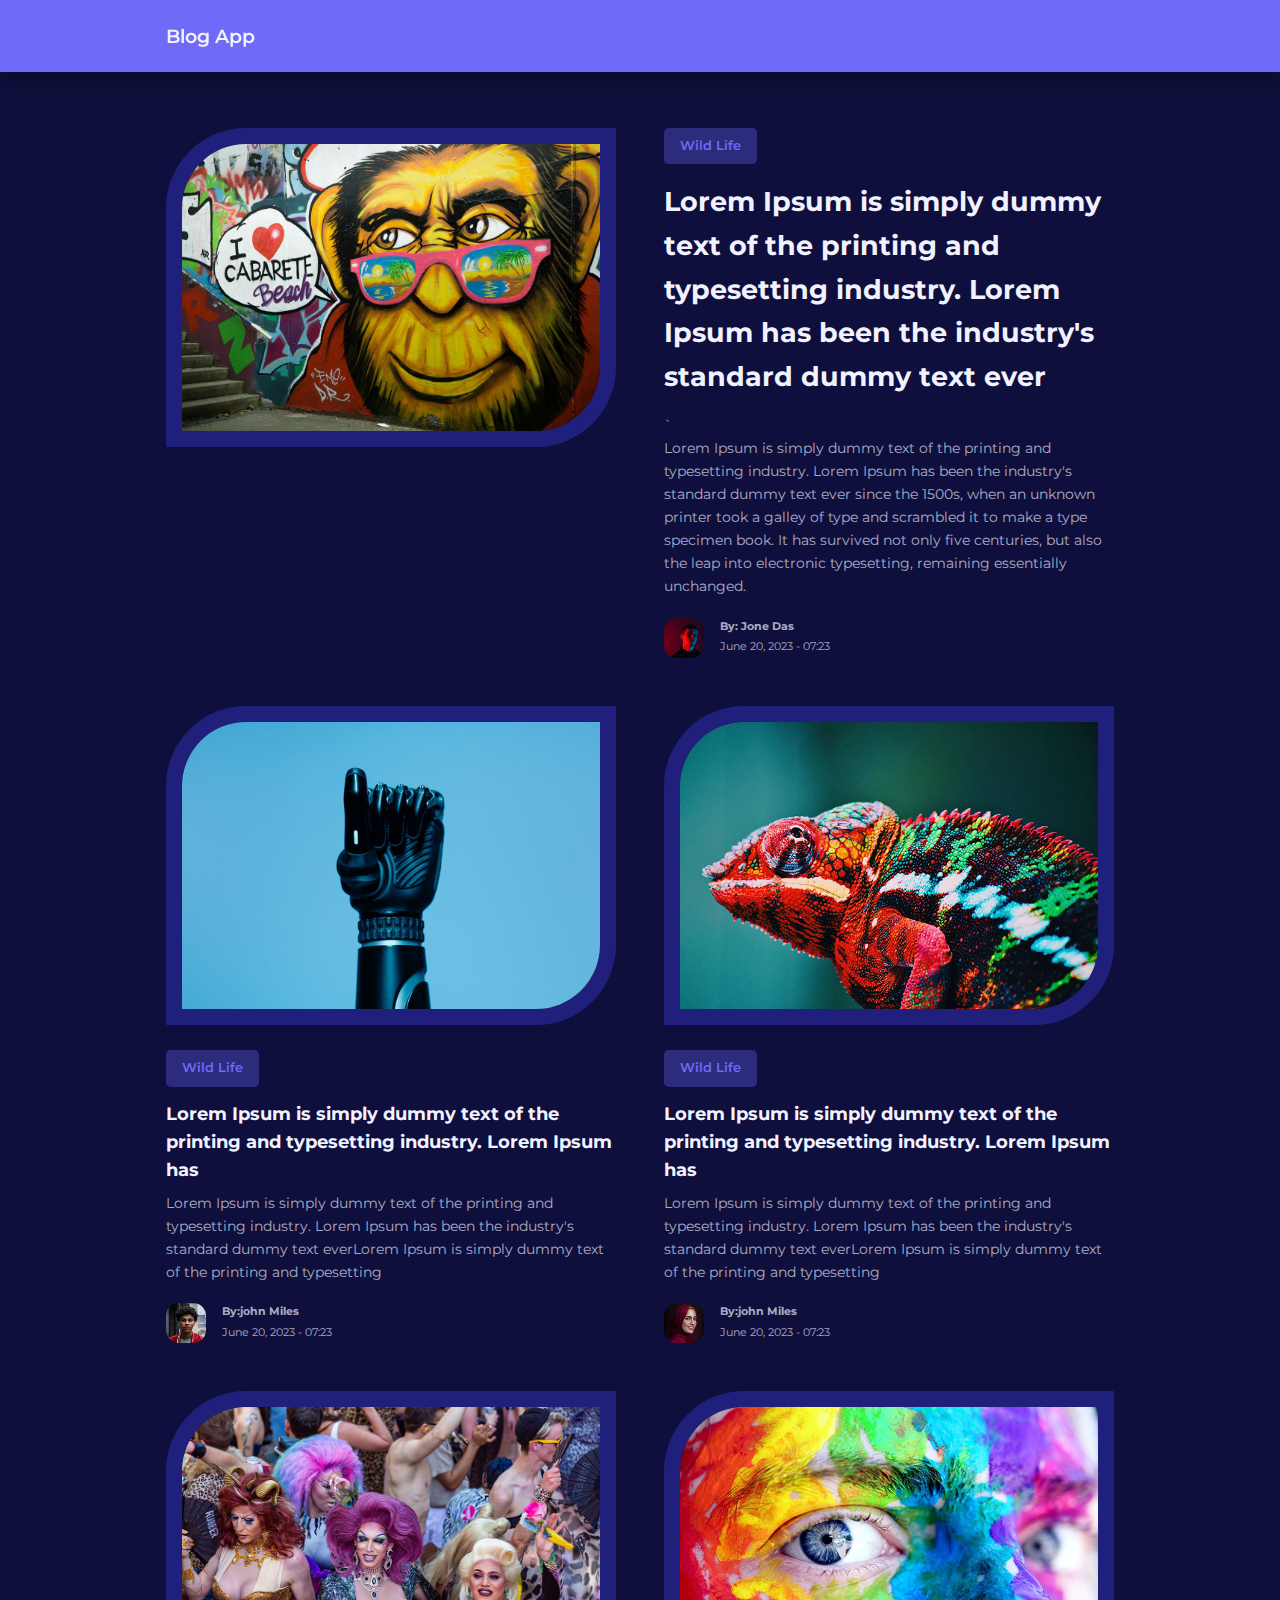
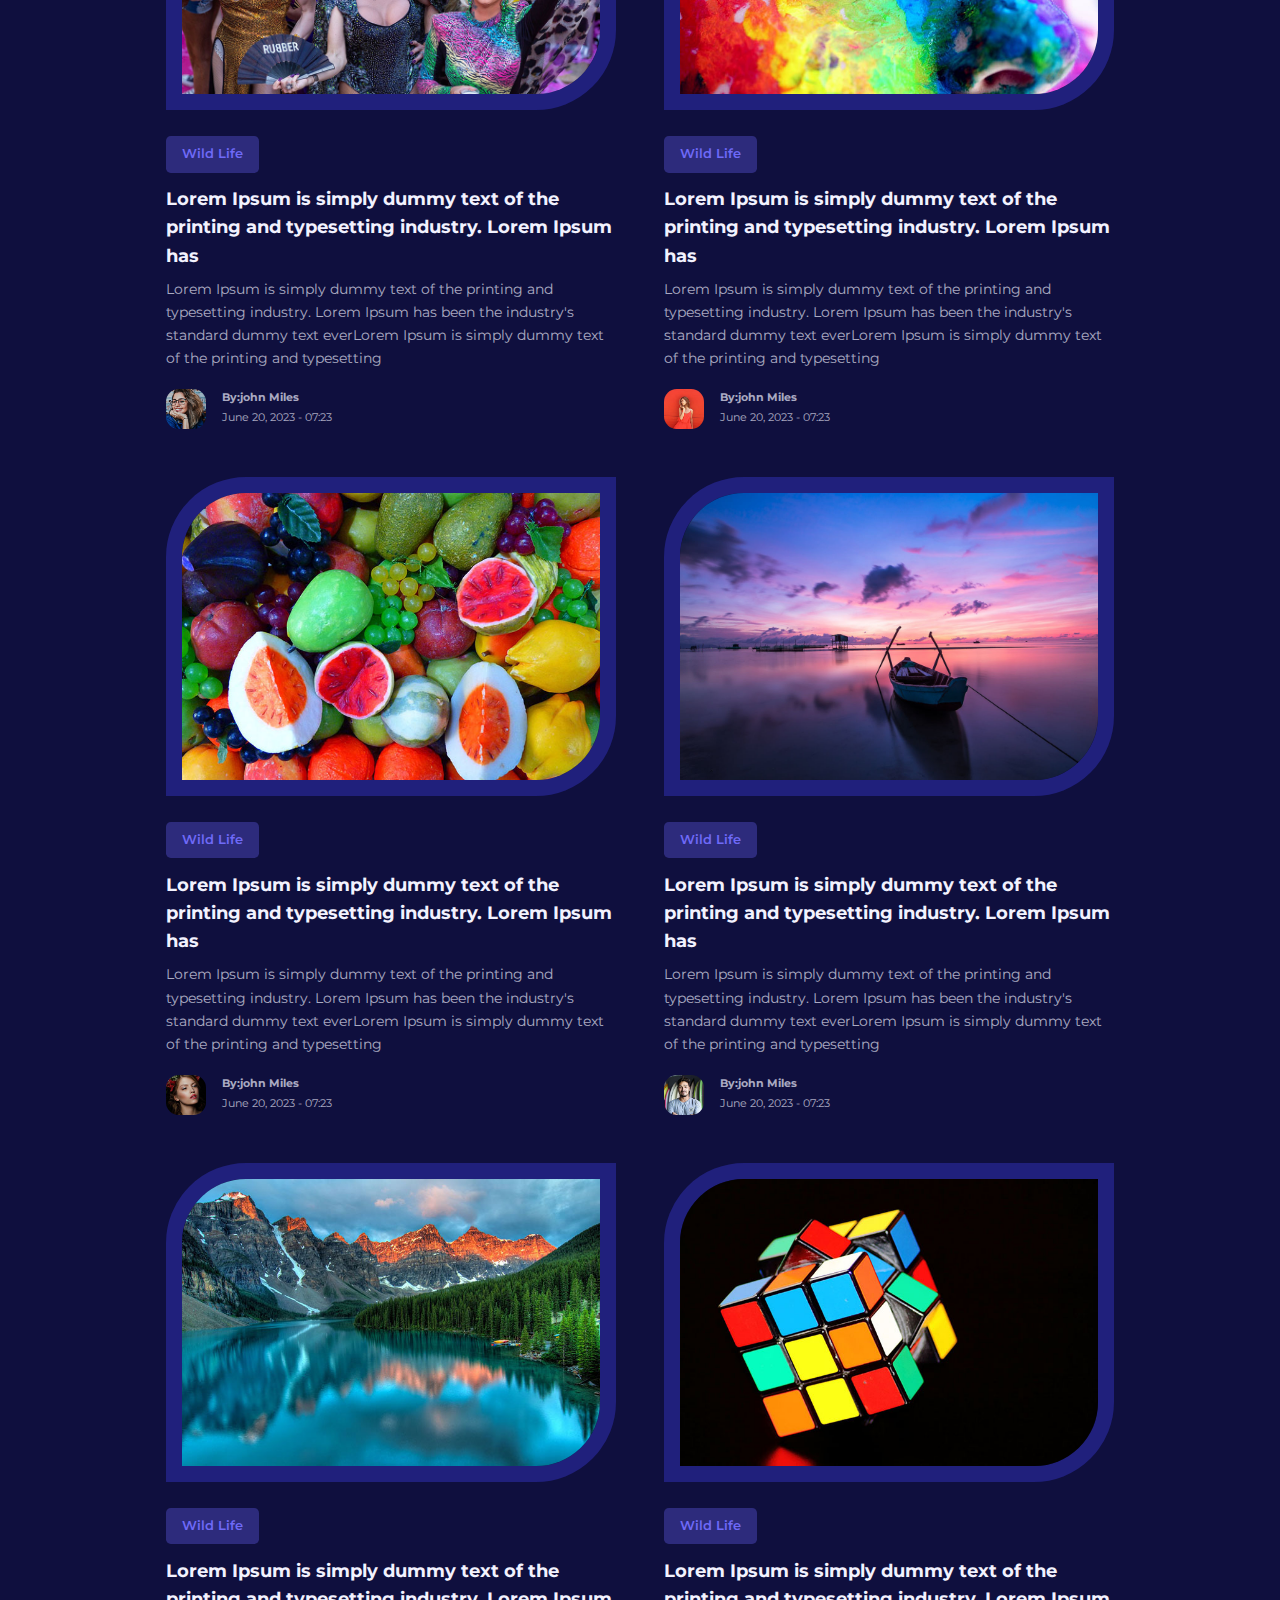
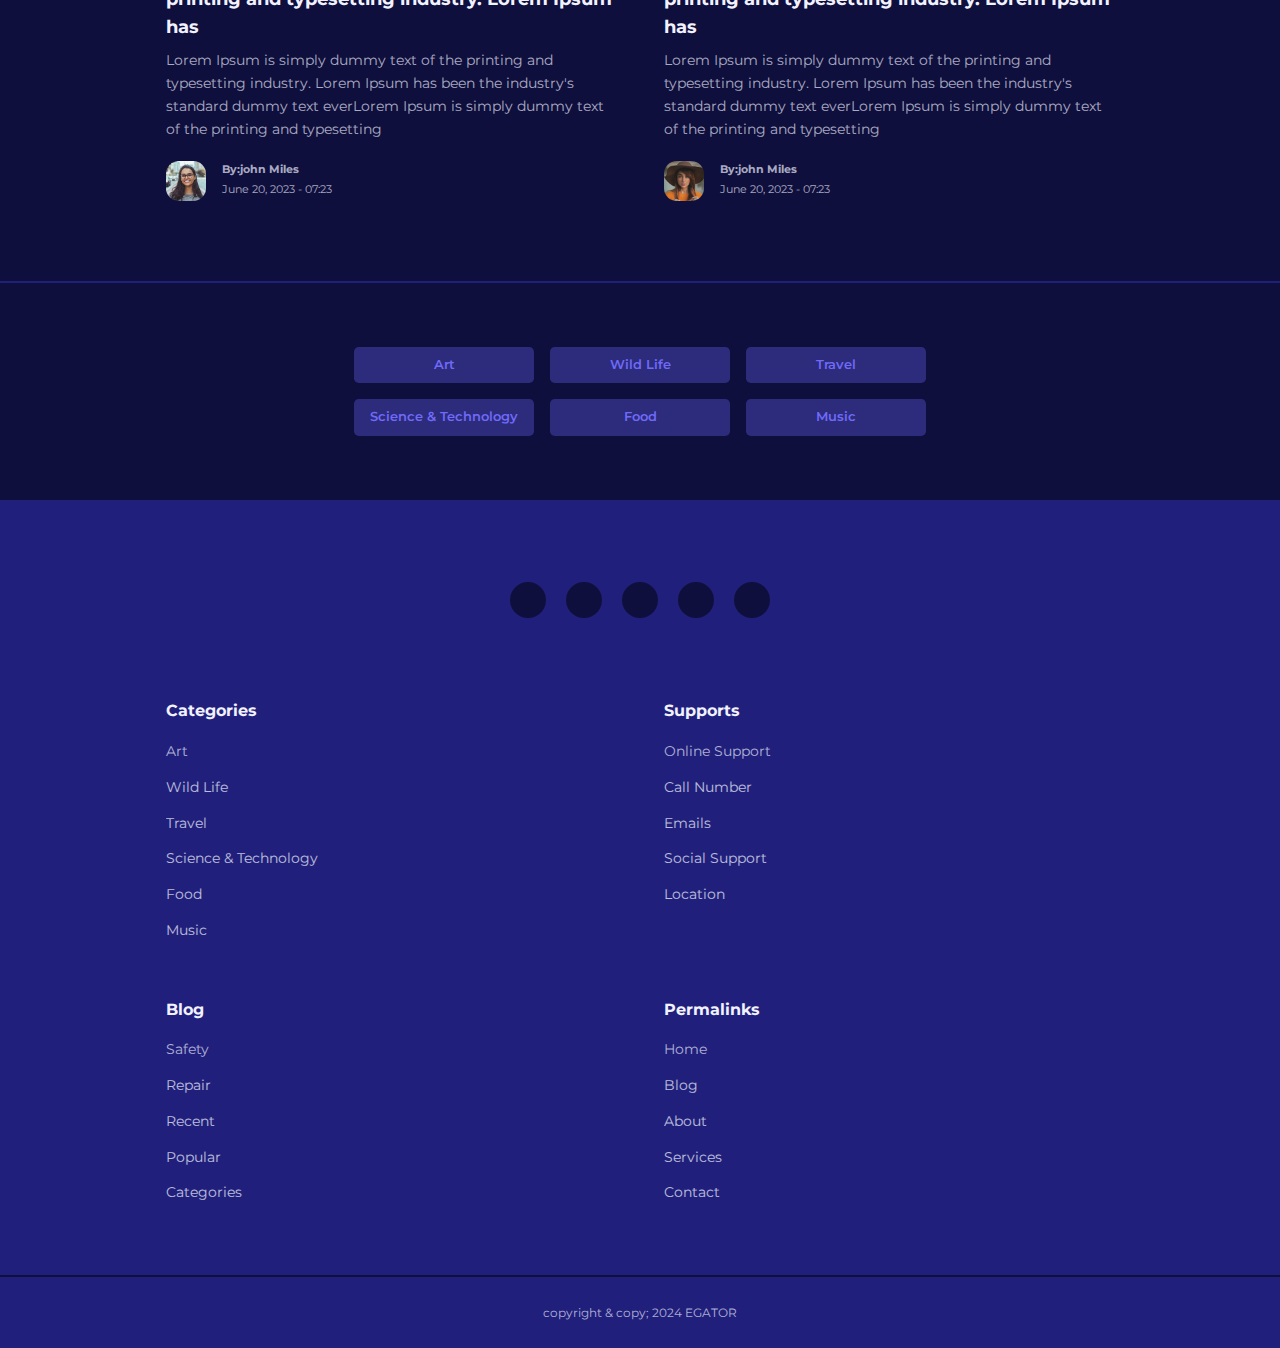
==== commit 3b49c1ce: "update" ====
--- a/blogs_app/index.html
+++ b/blogs_app/index.html
@@ -56,7 +56,7 @@
               ever
             </a>
           </h2>
-          <p class="post__body">
+   `       <p class="post__body">
             Lorem Ipsum is simply dummy text of the printing and typesetting
             industry. Lorem Ipsum has been the industry's standard dummy text
             ever since the 1500s, when an unknown printer took a galley of type
@@ -321,7 +321,7 @@
     <a href="https://www.facebook.com/" target="_blank"><i class="uil uil-facebook"></i></a>
     <a href="https://www.instagram.com/" target="_blank"><i class="uil uil-instagram"></i></a>
     <a href="https://www.linkedin.com/" target="_blank"><i class="uil uil-linkedin"></i></a>
-    <a href="https://www.twiter.com/" target="_blank"><i class="uil uil-twiter"></i></a>
+    <a href="https://www.twitter.com/" target="_blank"><i class="uil uil-twitter"></i></a>
   </div>
   <div class="container footer__container">
     <article>
--- a/blogs_app/style.css
+++ b/blogs_app/style.css
@@ -40,7 +40,7 @@
   font-family: "Montserrat", sans-serif;
   line-height: 1.6;
   color: var(--color-gray-200);
-  /* overflow: hidden; */
+  overflow-x: hidden;
   background-color: var(--color-bg);
   font-size: 0.9rem;
 }
@@ -150,11 +150,11 @@
 
 /* category button *******************************************************/
 .category__button {
-  background: var(--color-primary-light);
+  background: var(--color-gray-700);
   color: var(--color-primary);
   display: inline-block;
   padding: 0.5rem 1rem;
-  border-radius: var(--card-border-radius-2);
+  border-radius: var(--card-border-radius-1);
   font-weight: 600;
   font-size: 0.8rem;
   text-align: center;
@@ -278,9 +278,11 @@
 }
 
 /* serch bar style *********************************************/
+
 .search__bar {
- margin-top: 7rem;
-}
+  margin-top: 7rem;
+}
+
 .search__bar-container {
   position: relative;
   width: 30rem;
@@ -293,19 +295,26 @@
   border-radius: var(--card-border-radius-2);
   color: var(--color-gray-300);
 }
-.search__bar-container > div{
-  width: 100%;
-  display: flex;
-  align-items: center;
-}
-.search__bar input{
+
+.search__bar-container > div {
+  width: 100%;
+  display: flex;
+  align-items: center;
+}
+
+.search__bar input {
   background: transparent;
   margin-left: 0.7rem;
   padding: 0.5rem 0;
   width: 100%;
 }
-.search__bar-input::placeholder{
+
+.search__bar input::placeholder {
   color: var(--color-gray-300);
+}
+/* ********************** Blog ******************************* */
+.search__bar-container{
+  width: 60%;
 }
 
 /* button *********************************************/
@@ -325,7 +334,7 @@
 .singlepost{
   margin: 6rem 0 2rem;
 }
-.singlepost__container{
+.singlepost__container {
   width: var(--font-width);
   background: var(--color-gray-900);
   padding: 1rem 2rem 3rem;
@@ -333,9 +342,13 @@
 .singlepost__thumbnail{
  margin: 1.5rem 0 1rem;
 }
-.singlepost__container p{
+.singlepost__container p {
   margin-top: 1rem;
   line-height: 1.7;
+  font-size: small;
+}
+.post__author-info{
+  font-size: small;
 }
 
 /* Media Query (Medium Device) *********************************************/
@@ -351,10 +364,10 @@
   h3 {
     font-size: 1.2rem;
   }
-  h3 {
+  h5 {
     font-size: 0.8rem;
   }
-
+}
 /* ********************** General ******************************* */
 nav button {
   display: inline-block;
@@ -404,7 +417,6 @@
 .nav__items li:nth-child(5) {
   animation-delay: 800ms;
 }
-
 @keyframes animateDropdown {
   0% {
     transform: rotateX(90deg);
@@ -414,8 +426,9 @@
     opacity: 1;
   }
 }
-.nav__items li a {
-  border: 0;
+
+.nav__items li a{
+  border-radius: 0;
   width: 100%;
   height: 100%;
   background: var(--color-gray-900);
@@ -423,17 +436,19 @@
   display: flex;
   align-items: center;
 }
-.nav__profile {
-  background: var(--color-gray-900);
-}
-.nav__profile ul {
+.nav__profile{
+  background: var(--color-gray-900);
+}
+.nav__profile ul{
   top: 100%;
   width: 100%;
 }
-.nav__profile .avatar {
+.nav__profile .avatar{
   margin-left: 2rem;
   border: 0;
 }
+
+
 .featured__container{
   gap: 3rem;
 }
@@ -445,7 +460,14 @@
   grid-template-columns: 1fr 1fr;
   gap: 3rem;
 }
-}
+/* ********************** Blog ******************************* */
+.search__bar-container{
+  width: var(--container-width-md);
+}
+
+/* ********************** Single Post Container ******************************* */
+
+
 /* Media Query (Small Device) *********************************************/
 @media screen and (max-width: 600px) {
   /* ********************** General ******************************* */
@@ -474,31 +496,28 @@
   text-align: center;
   gap: 2rem;
  }
-  /* ********************** Blog ******************************* */
-.search__bar-container{
-  width: var(--container-width-md);
-}
-
-}
-
-
-
-
-
-
-
-
-
-
-
-
-
-
-
-
-
-
-
-
-
-
+  
+
+}
+
+
+
+
+
+
+
+
+
+
+
+
+
+
+
+
+
+
+
+
+
+
